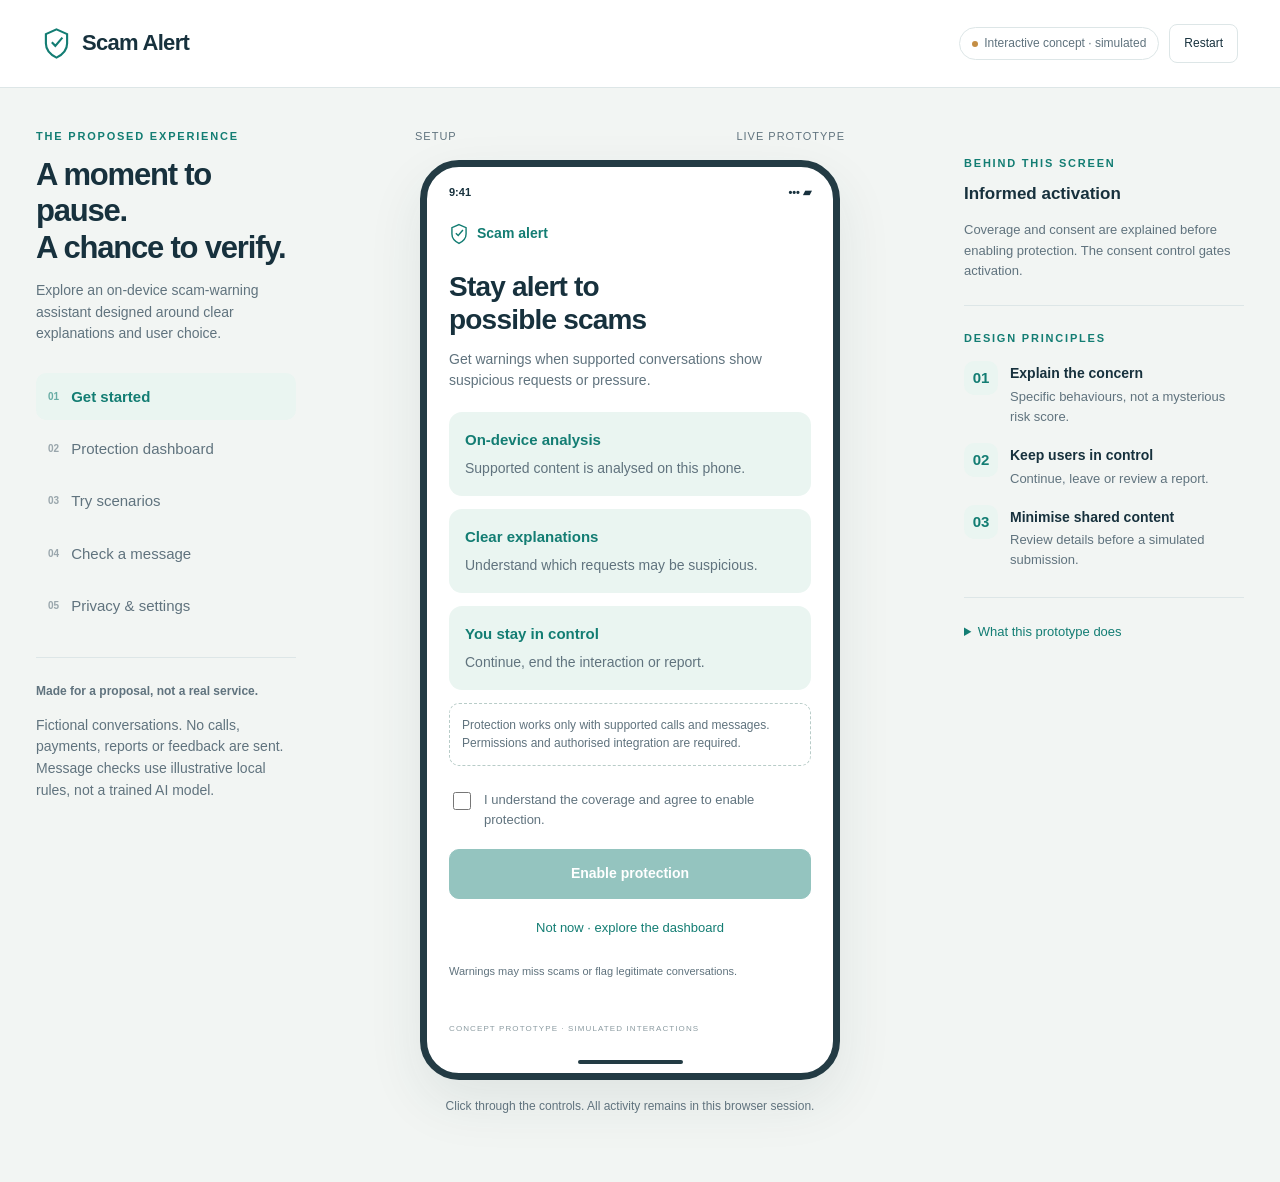
==== index.html @ de9a60d0 "Add files via upload" ====
<!doctype html><html lang="en"><head><meta charset="utf-8"><meta name="viewport" content="width=device-width,initial-scale=1"><title>Scam Alert · Interactive prototype</title><meta name="description" content="Explore a proposed on-device scam-warning assistant through interactive, fictional scenarios."><link rel="stylesheet" href="./styles.css"></head><body><header><div class="logo"><svg viewBox="0 0 24 28" fill="none" aria-hidden="true"><path d="M12 2L21 6v8c0 6-5 10-9 12C8 24 3 20 3 14V6l9-4Z" stroke="currentColor" stroke-width="1.8"/><path d="m8 13 3 3 6-7" stroke="currentColor" stroke-width="1.8"/></svg>Scam Alert</div><div class="headeractions"><span class="tag">Interactive concept · simulated</span><button class="smallbtn" data-action="reset">Restart</button></div></header><main class="layout"><aside class="sidebar"><div class="kicker">The proposed experience</div><h1>A moment to pause.<br>A chance to verify.</h1><p>Explore an on-device scam-warning assistant designed around clear explanations and user choice.</p><nav class="navigation" aria-label="Prototype sections"><button class="nav" data-action="nav" data-page="setup"><b>01</b>Get started</button><button class="nav" data-action="nav" data-page="dashboard"><b>02</b>Protection dashboard</button><button class="nav" data-action="nav" data-page="scenarios"><b>03</b>Try scenarios</button><button class="nav" data-action="nav" data-page="message"><b>04</b>Check a message</button><button class="nav" data-action="nav" data-page="settings"><b>05</b>Privacy & settings</button></nav><div class="sidefoot"><strong>Made for a proposal, not a real service.</strong><p>Fictional conversations. No calls, payments, reports or feedback are sent. Message checks use illustrative local rules, not a trained AI model.</p></div></aside><section class="stage"><div class="stage-label"><span id="screenName">01 / Welcome</span><span>Live prototype</span></div><div class="phone"><div class="statusbar"><span>9:41</span><span aria-hidden="true">••• ▰</span></div><div class="screen" id="screen" aria-live="polite"></div><div class="homebar"></div></div><p class="hint">Click through the controls. All activity remains in this browser session.</p></section><aside class="aside"><div class="kicker">Behind this screen</div><h2 id="explainTitle"></h2><p id="explainBody"></p><hr><div class="kicker">Design principles</div><div class="feature"><span class="symbol">01</span><div><strong>Explain the concern</strong><p>Specific behaviours, not a mysterious risk score.</p></div></div><div class="feature"><span class="symbol">02</span><div><strong>Keep users in control</strong><p>Continue, leave or review a report.</p></div></div><div class="feature"><span class="symbol">03</span><div><strong>Minimise shared content</strong><p>Review details before a simulated submission.</p></div></div><hr><details><summary>What this prototype does</summary><p>Demonstrates interface behaviour and scenario flows. It does not validate detection accuracy, multilingual support or banking integration. No external model or reporting endpoint is called.</p></details></aside></main><div id="toast" role="status"></div>
<script src="./app.js"></script></body></html>
---- styles.css ----
:root{--ink:#17313d;--muted:#60737e;--teal:#137d73;--light:#eaf5f1;--orange:#a44d14;--peach:#fff2e5;--line:#dde6e7;--red:#d84740}*{box-sizing:border-box}body{margin:0;font:15px/1.55 Arial,sans-serif;background:#f2f5f3;color:var(--ink)}button,input,textarea,select{font:inherit}button{cursor:pointer}button:disabled{cursor:not-allowed;opacity:.45}button:focus-visible,a:focus-visible,input:focus-visible,textarea:focus-visible,select:focus-visible{outline:3px solid #efab60;outline-offset:3px}header{height:88px;border-bottom:1px solid var(--line);background:#fff;display:flex;align-items:center;justify-content:space-between;padding:0 42px;gap:20px}.logo{display:flex;align-items:center;gap:11px;font-weight:750;font-size:22px;letter-spacing:-.7px}.logo svg{width:29px;height:33px;color:var(--teal)}.kicker{font-size:11px;letter-spacing:1.8px;text-transform:uppercase;font-weight:bold;color:var(--teal)}.tag{font-size:12px;padding:6px 12px;border:1px solid var(--line);border-radius:30px;color:var(--muted);display:inline-flex;align-items:center;gap:6px}.tag:before{content:'';width:6px;height:6px;border-radius:50%;background:#c48e45}.headeractions{display:flex;gap:10px;align-items:center}.smallbtn{padding:9px 14px;border:1px solid var(--line);background:#fff;border-radius:8px;font-size:12px;color:var(--ink)}.layout{max-width:1400px;margin:auto;display:grid;grid-template-columns:260px minmax(420px,1fr) 280px;gap:40px;padding:40px 36px 50px}.sidebar h1{font-size:31px;line-height:1.17;letter-spacing:-1.2px;margin:12px 0 14px}.sidebar p{color:var(--muted);font-size:14px}.navigation{margin:28px 0;display:flex;flex-direction:column;gap:5px}.nav{display:flex;text-align:left;gap:12px;align-items:center;border:0;background:transparent;padding:12px;border-radius:10px;color:var(--muted)}.nav b{font-size:10px;opacity:.6}.nav.active{background:var(--light);color:var(--teal);font-weight:bold}.sidefoot{font-size:12px;color:var(--muted);padding-top:24px;border-top:1px solid var(--line)}.stage{display:flex;flex-direction:column;align-items:center;min-width:0}.stage-label{display:flex;justify-content:space-between;width:100%;max-width:430px;margin-bottom:15px;font-size:11px;color:var(--muted);letter-spacing:1px;text-transform:uppercase}.phone{width:420px;max-width:100%;min-height:790px;border:7px solid #233b44;border-radius:39px;background:white;box-shadow:0 22px 55px #223d4217;overflow:hidden}.statusbar{display:flex;justify-content:space-between;padding:17px 22px 4px;font-size:11px;font-weight:bold}.screen{padding:18px 22px 24px;min-height:728px;display:flex;flex-direction:column;animation:enter .2s ease-out}.phonebrand{display:flex;align-items:center;gap:8px;font-size:14px;color:var(--teal);font-weight:bold;margin-bottom:26px}.phonebrand svg{width:20px;height:22px}.back{border:0;background:none;color:var(--teal);font-size:13px;padding:0;margin-left:auto}.screen h2{font-size:28px;line-height:1.17;letter-spacing:-.8px;margin:0 0 12px}.screen h3{font-size:15px;margin:0 0 7px}.sub{font-size:14px;color:var(--muted);margin:0 0 20px}.card{padding:16px;border-radius:13px;margin-bottom:13px;background:var(--light);font-size:14px}.card p{margin:0;color:var(--muted)}.card h3{color:var(--teal)}.card.plain{background:#fff;border:1px solid var(--line)}.card.warning{background:var(--peach)}.card.warning h3{color:var(--orange)}.card.danger{background:#fbeae7}.card.danger h3{color:#a63630}.btn{display:block;width:100%;border:1px solid var(--teal);background:var(--teal);color:white;font-weight:600;border-radius:10px;padding:13px 12px;margin:10px 0;min-height:46px;font-size:14px}.btn.outline{background:#fff;color:var(--teal)}.btn.danger{background:var(--red);border-color:var(--red)}.textbtn{border:0;background:none;color:var(--teal);padding:9px;font-size:13px;display:block;margin:auto}.footnote{font-size:11px;color:var(--muted);margin-top:16px}.spacer{flex:1;min-height:14px}.concept{text-transform:uppercase;letter-spacing:1.1px;font-size:8px;color:#8b9ba1;margin-top:18px}.consent{display:flex;gap:10px;align-items:flex-start;font-size:13px;color:var(--muted);padding:9px 0}.consent input{width:18px;height:18px;accent-color:var(--teal);flex-shrink:0;margin-top:2px}.steps{display:flex;gap:5px;margin:0 0 18px}.steps span{height:4px;background:#e5ecec;flex:1;border-radius:5px}.steps span.on{background:var(--teal)}.chat{border-radius:14px 14px 14px 3px;background:#f1f5f6;padding:14px;margin:11px 28px 12px 0;font-size:14px}.chat.user{background:var(--light);margin:11px 0 12px 28px;border-radius:14px 14px 3px 14px}.speaker{font-size:10px;letter-spacing:.8px;text-transform:uppercase;color:var(--muted);margin-bottom:5px}.chip{font-size:11px;padding:4px 8px;border-radius:30px;background:#fff5e9;color:var(--orange);display:inline-block;margin:0 5px 8px 0}.aside{padding-top:27px}.aside h2{font-size:17px;margin:9px 0}.aside p,.aside li{font-size:13px;color:var(--muted)}.aside ul{padding-left:18px}.aside hr{border:0;border-top:1px solid var(--line);margin:24px 0}.feature{display:flex;align-items:flex-start;gap:12px;margin:14px 0}.feature .symbol{width:34px;height:34px;display:grid;place-items:center;flex-shrink:0;background:var(--light);border-radius:10px;color:var(--teal);font-weight:bold}.feature strong{font-size:14px}.feature p{font-size:13px;color:var(--muted);margin:2px 0}.screen textarea,.screen input[type=text],.screen select{width:100%;border:1px solid #cbd9dd;border-radius:10px;padding:12px;background:#fcfdfd;color:var(--ink);font-size:14px}.screen textarea{min-height:150px;resize:vertical}.fieldlabel{font-size:13px;font-weight:bold;margin:8px 0;display:block}.toggle{display:flex;align-items:center;justify-content:space-between;gap:14px;padding:14px 0;border-bottom:1px solid var(--line);font-size:14px}.toggle input{width:20px;height:20px;accent-color:var(--teal)}.report-field{display:flex;gap:10px;align-items:flex-start;border:1px solid var(--line);padding:12px;border-radius:10px;margin:10px 0;font-size:14px}.report-field input{accent-color:var(--teal);width:18px;height:18px;margin-top:3px}.report-field small{display:block;font-size:12px;color:var(--muted);margin-top:4px}.error{color:#b33632;font-size:13px}.notice{font-size:12px;color:var(--muted);padding:12px;border:1px dashed #b8ccc8;border-radius:10px;margin-bottom:15px}.scenario{display:block;text-align:left;width:100%;padding:14px;margin-bottom:10px;background:#fff;border:1px solid var(--line);border-radius:12px}.scenario strong{font-size:14px;display:block;color:var(--ink)}.scenario small{font-size:12px;color:var(--muted)}.scenario:hover{border-color:var(--teal);background:#f6fbf9}.success-icon{background:var(--light);color:var(--teal);font-size:28px;width:62px;height:62px;border-radius:50%;display:grid;place-items:center;margin:0 0 20px}.toast{position:fixed;bottom:22px;left:50%;transform:translateX(-50%);background:var(--ink);color:white;padding:12px 20px;border-radius:10px;font-size:13px;z-index:10;box-shadow:0 5px 15px #0002}.homebar{height:4px;background:#233b44;width:105px;border-radius:5px;margin:0 auto 9px}.hint{margin:17px 0;color:var(--muted);font-size:12px;text-align:center;max-width:420px}summary{cursor:pointer;font-size:13px;color:var(--teal)}details p{font-size:12px;color:var(--muted)}@keyframes enter{from{opacity:0;transform:translateY(5px)}to{opacity:1;transform:translateY(0)}}@media(max-width:1100px){.layout{grid-template-columns:220px 1fr;gap:30px}.aside{display:none}}@media(max-width:700px){header{padding:0 16px;height:70px}.tag{display:none}.headeractions .smallbtn:first-child{display:none}.layout{display:block;padding:20px 12px}.sidebar h1,.sidebar>p,.sidebar>.kicker,.sidefoot{display:none}.navigation{margin:0 0 20px;flex-direction:row;overflow:auto;gap:5px}.nav{white-space:nowrap;padding:9px;font-size:12px}.nav b{display:none}.phone{width:420px;min-height:760px}.screen{min-height:700px}.stage-label{padding:0 8px}.logo{font-size:19px}}
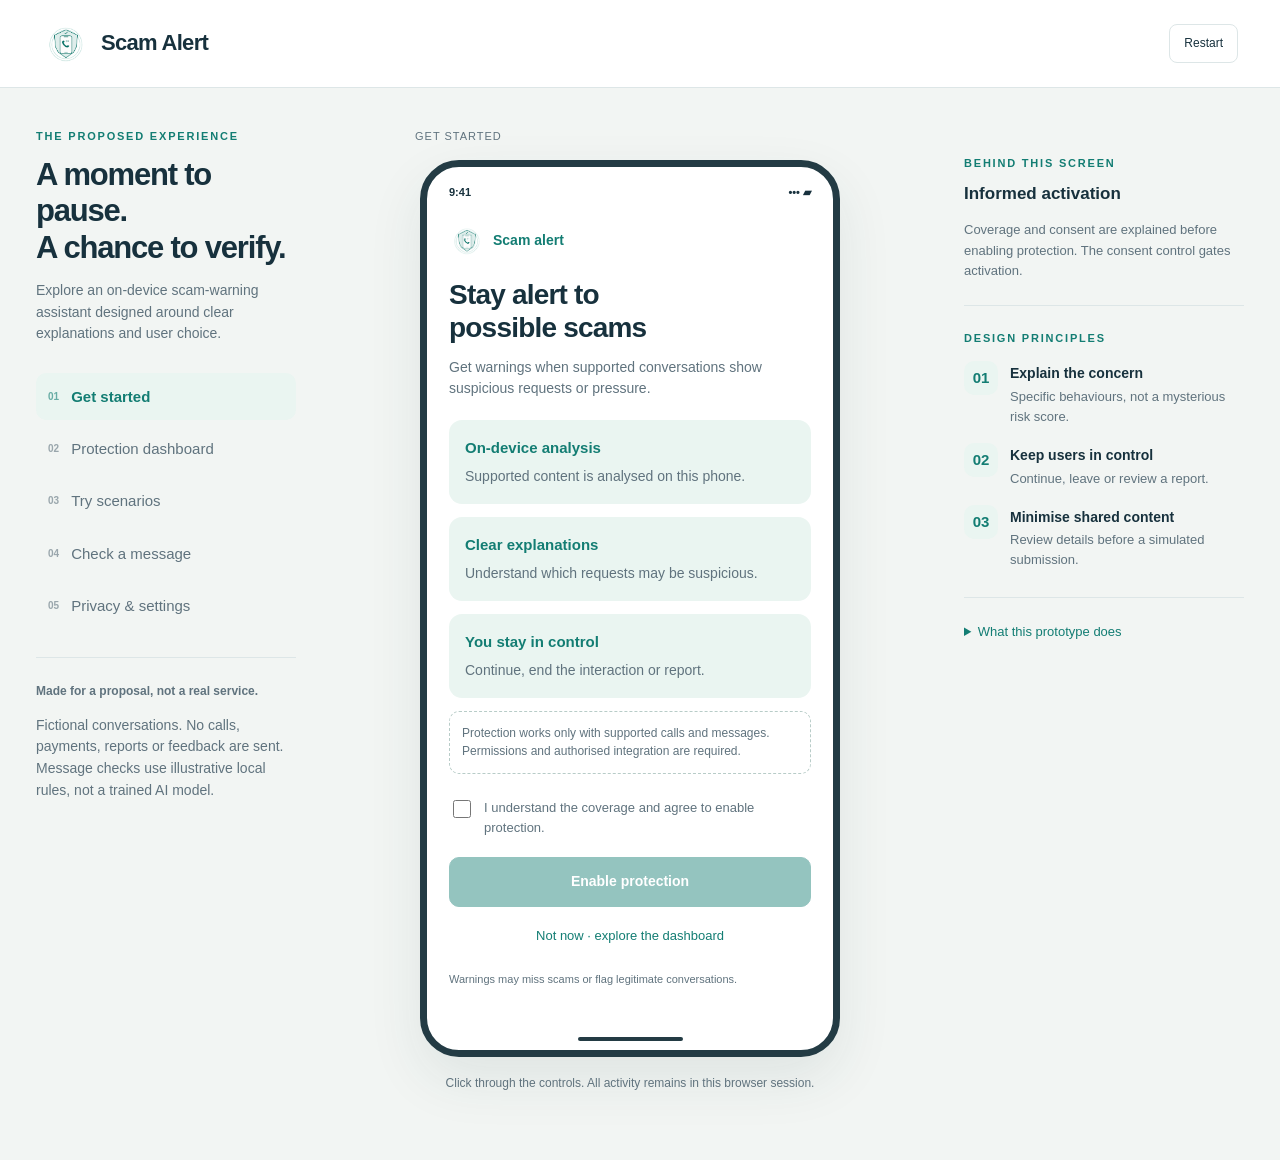
==== commit 484cc77b: "Add files via upload updated prototype version" ====
--- a/index.html
+++ b/index.html
@@ -1,2 +1,2 @@
-<!doctype html><html lang="en"><head><meta charset="utf-8"><meta name="viewport" content="width=device-width,initial-scale=1"><title>Scam Alert · Interactive prototype</title><meta name="description" content="Explore a proposed on-device scam-warning assistant through interactive, fictional scenarios."><link rel="stylesheet" href="./styles.css"></head><body><header><div class="logo"><svg viewBox="0 0 24 28" fill="none" aria-hidden="true"><path d="M12 2L21 6v8c0 6-5 10-9 12C8 24 3 20 3 14V6l9-4Z" stroke="currentColor" stroke-width="1.8"/><path d="m8 13 3 3 6-7" stroke="currentColor" stroke-width="1.8"/></svg>Scam Alert</div><div class="headeractions"><span class="tag">Interactive concept · simulated</span><button class="smallbtn" data-action="reset">Restart</button></div></header><main class="layout"><aside class="sidebar"><div class="kicker">The proposed experience</div><h1>A moment to pause.<br>A chance to verify.</h1><p>Explore an on-device scam-warning assistant designed around clear explanations and user choice.</p><nav class="navigation" aria-label="Prototype sections"><button class="nav" data-action="nav" data-page="setup"><b>01</b>Get started</button><button class="nav" data-action="nav" data-page="dashboard"><b>02</b>Protection dashboard</button><button class="nav" data-action="nav" data-page="scenarios"><b>03</b>Try scenarios</button><button class="nav" data-action="nav" data-page="message"><b>04</b>Check a message</button><button class="nav" data-action="nav" data-page="settings"><b>05</b>Privacy & settings</button></nav><div class="sidefoot"><strong>Made for a proposal, not a real service.</strong><p>Fictional conversations. No calls, payments, reports or feedback are sent. Message checks use illustrative local rules, not a trained AI model.</p></div></aside><section class="stage"><div class="stage-label"><span id="screenName">01 / Welcome</span><span>Live prototype</span></div><div class="phone"><div class="statusbar"><span>9:41</span><span aria-hidden="true">••• ▰</span></div><div class="screen" id="screen" aria-live="polite"></div><div class="homebar"></div></div><p class="hint">Click through the controls. All activity remains in this browser session.</p></section><aside class="aside"><div class="kicker">Behind this screen</div><h2 id="explainTitle"></h2><p id="explainBody"></p><hr><div class="kicker">Design principles</div><div class="feature"><span class="symbol">01</span><div><strong>Explain the concern</strong><p>Specific behaviours, not a mysterious risk score.</p></div></div><div class="feature"><span class="symbol">02</span><div><strong>Keep users in control</strong><p>Continue, leave or review a report.</p></div></div><div class="feature"><span class="symbol">03</span><div><strong>Minimise shared content</strong><p>Review details before a simulated submission.</p></div></div><hr><details><summary>What this prototype does</summary><p>Demonstrates interface behaviour and scenario flows. It does not validate detection accuracy, multilingual support or banking integration. No external model or reporting endpoint is called.</p></details></aside></main><div id="toast" role="status"></div>
+<!doctype html><html lang="en"><head><meta charset="utf-8"><meta name="viewport" content="width=device-width,initial-scale=1"><title>Scam Alert · Interactive prototype</title><meta name="description" content="Explore a proposed on-device scam-warning assistant through interactive, fictional scenarios."><link rel="stylesheet" href="./styles.css"><link rel="icon" type="image/png" href="./scam-alert-icon.png"></head><body><header><div class="logo"><img class="brand-icon" src="./scam-alert-icon.png" alt="">Scam Alert</div><div class="headeractions"><button class="smallbtn" data-action="reset">Restart</button></div></header><main class="layout"><aside class="sidebar"><div class="kicker">The proposed experience</div><h1>A moment to pause.<br>A chance to verify.</h1><p>Explore an on-device scam-warning assistant designed around clear explanations and user choice.</p><nav class="navigation" aria-label="Prototype sections"><button class="nav" data-action="nav" data-page="setup"><b>01</b>Get started</button><button class="nav" data-action="nav" data-page="dashboard"><b>02</b>Protection dashboard</button><button class="nav" data-action="nav" data-page="scenarios"><b>03</b>Try scenarios</button><button class="nav" data-action="nav" data-page="message"><b>04</b>Check a message</button><button class="nav" data-action="nav" data-page="settings"><b>05</b>Privacy & settings</button></nav><div class="sidefoot"><strong>Made for a proposal, not a real service.</strong><p>Fictional conversations. No calls, payments, reports or feedback are sent. Message checks use illustrative local rules, not a trained AI model.</p></div></aside><section class="stage"><div class="stage-label"><span id="screenName">01 / Welcome</span></div><div class="phone"><div class="statusbar"><span>9:41</span><span aria-hidden="true">••• ▰</span></div><div class="screen" id="screen" aria-live="polite"></div><div class="homebar"></div></div><p class="hint">Click through the controls. All activity remains in this browser session.</p></section><aside class="aside"><div class="kicker">Behind this screen</div><h2 id="explainTitle"></h2><p id="explainBody"></p><hr><div class="kicker">Design principles</div><div class="feature"><span class="symbol">01</span><div><strong>Explain the concern</strong><p>Specific behaviours, not a mysterious risk score.</p></div></div><div class="feature"><span class="symbol">02</span><div><strong>Keep users in control</strong><p>Continue, leave or review a report.</p></div></div><div class="feature"><span class="symbol">03</span><div><strong>Minimise shared content</strong><p>Review details before a simulated submission.</p></div></div><hr><details><summary>What this prototype does</summary><p>Demonstrates interface behaviour and scenario flows. It does not validate detection accuracy, multilingual support or banking integration. No external model or reporting endpoint is called.</p></details></aside></main><div id="toast" role="status"></div>
 <script src="./app.js"></script></body></html>
--- a/styles.css
+++ b/styles.css
@@ -1,2 +1,7 @@
 
 :root{--ink:#17313d;--muted:#60737e;--teal:#137d73;--light:#eaf5f1;--orange:#a44d14;--peach:#fff2e5;--line:#dde6e7;--red:#d84740}*{box-sizing:border-box}body{margin:0;font:15px/1.55 Arial,sans-serif;background:#f2f5f3;color:var(--ink)}button,input,textarea,select{font:inherit}button{cursor:pointer}button:disabled{cursor:not-allowed;opacity:.45}button:focus-visible,a:focus-visible,input:focus-visible,textarea:focus-visible,select:focus-visible{outline:3px solid #efab60;outline-offset:3px}header{height:88px;border-bottom:1px solid var(--line);background:#fff;display:flex;align-items:center;justify-content:space-between;padding:0 42px;gap:20px}.logo{display:flex;align-items:center;gap:11px;font-weight:750;font-size:22px;letter-spacing:-.7px}.logo svg{width:29px;height:33px;color:var(--teal)}.kicker{font-size:11px;letter-spacing:1.8px;text-transform:uppercase;font-weight:bold;color:var(--teal)}.tag{font-size:12px;padding:6px 12px;border:1px solid var(--line);border-radius:30px;color:var(--muted);display:inline-flex;align-items:center;gap:6px}.tag:before{content:'';width:6px;height:6px;border-radius:50%;background:#c48e45}.headeractions{display:flex;gap:10px;align-items:center}.smallbtn{padding:9px 14px;border:1px solid var(--line);background:#fff;border-radius:8px;font-size:12px;color:var(--ink)}.layout{max-width:1400px;margin:auto;display:grid;grid-template-columns:260px minmax(420px,1fr) 280px;gap:40px;padding:40px 36px 50px}.sidebar h1{font-size:31px;line-height:1.17;letter-spacing:-1.2px;margin:12px 0 14px}.sidebar p{color:var(--muted);font-size:14px}.navigation{margin:28px 0;display:flex;flex-direction:column;gap:5px}.nav{display:flex;text-align:left;gap:12px;align-items:center;border:0;background:transparent;padding:12px;border-radius:10px;color:var(--muted)}.nav b{font-size:10px;opacity:.6}.nav.active{background:var(--light);color:var(--teal);font-weight:bold}.sidefoot{font-size:12px;color:var(--muted);padding-top:24px;border-top:1px solid var(--line)}.stage{display:flex;flex-direction:column;align-items:center;min-width:0}.stage-label{display:flex;justify-content:space-between;width:100%;max-width:430px;margin-bottom:15px;font-size:11px;color:var(--muted);letter-spacing:1px;text-transform:uppercase}.phone{width:420px;max-width:100%;min-height:790px;border:7px solid #233b44;border-radius:39px;background:white;box-shadow:0 22px 55px #223d4217;overflow:hidden}.statusbar{display:flex;justify-content:space-between;padding:17px 22px 4px;font-size:11px;font-weight:bold}.screen{padding:18px 22px 24px;min-height:728px;display:flex;flex-direction:column;animation:enter .2s ease-out}.phonebrand{display:flex;align-items:center;gap:8px;font-size:14px;color:var(--teal);font-weight:bold;margin-bottom:26px}.phonebrand svg{width:20px;height:22px}.back{border:0;background:none;color:var(--teal);font-size:13px;padding:0;margin-left:auto}.screen h2{font-size:28px;line-height:1.17;letter-spacing:-.8px;margin:0 0 12px}.screen h3{font-size:15px;margin:0 0 7px}.sub{font-size:14px;color:var(--muted);margin:0 0 20px}.card{padding:16px;border-radius:13px;margin-bottom:13px;background:var(--light);font-size:14px}.card p{margin:0;color:var(--muted)}.card h3{color:var(--teal)}.card.plain{background:#fff;border:1px solid var(--line)}.card.warning{background:var(--peach)}.card.warning h3{color:var(--orange)}.card.danger{background:#fbeae7}.card.danger h3{color:#a63630}.btn{display:block;width:100%;border:1px solid var(--teal);background:var(--teal);color:white;font-weight:600;border-radius:10px;padding:13px 12px;margin:10px 0;min-height:46px;font-size:14px}.btn.outline{background:#fff;color:var(--teal)}.btn.danger{background:var(--red);border-color:var(--red)}.textbtn{border:0;background:none;color:var(--teal);padding:9px;font-size:13px;display:block;margin:auto}.footnote{font-size:11px;color:var(--muted);margin-top:16px}.spacer{flex:1;min-height:14px}.concept{text-transform:uppercase;letter-spacing:1.1px;font-size:8px;color:#8b9ba1;margin-top:18px}.consent{display:flex;gap:10px;align-items:flex-start;font-size:13px;color:var(--muted);padding:9px 0}.consent input{width:18px;height:18px;accent-color:var(--teal);flex-shrink:0;margin-top:2px}.steps{display:flex;gap:5px;margin:0 0 18px}.steps span{height:4px;background:#e5ecec;flex:1;border-radius:5px}.steps span.on{background:var(--teal)}.chat{border-radius:14px 14px 14px 3px;background:#f1f5f6;padding:14px;margin:11px 28px 12px 0;font-size:14px}.chat.user{background:var(--light);margin:11px 0 12px 28px;border-radius:14px 14px 3px 14px}.speaker{font-size:10px;letter-spacing:.8px;text-transform:uppercase;color:var(--muted);margin-bottom:5px}.chip{font-size:11px;padding:4px 8px;border-radius:30px;background:#fff5e9;color:var(--orange);display:inline-block;margin:0 5px 8px 0}.aside{padding-top:27px}.aside h2{font-size:17px;margin:9px 0}.aside p,.aside li{font-size:13px;color:var(--muted)}.aside ul{padding-left:18px}.aside hr{border:0;border-top:1px solid var(--line);margin:24px 0}.feature{display:flex;align-items:flex-start;gap:12px;margin:14px 0}.feature .symbol{width:34px;height:34px;display:grid;place-items:center;flex-shrink:0;background:var(--light);border-radius:10px;color:var(--teal);font-weight:bold}.feature strong{font-size:14px}.feature p{font-size:13px;color:var(--muted);margin:2px 0}.screen textarea,.screen input[type=text],.screen select{width:100%;border:1px solid #cbd9dd;border-radius:10px;padding:12px;background:#fcfdfd;color:var(--ink);font-size:14px}.screen textarea{min-height:150px;resize:vertical}.fieldlabel{font-size:13px;font-weight:bold;margin:8px 0;display:block}.toggle{display:flex;align-items:center;justify-content:space-between;gap:14px;padding:14px 0;border-bottom:1px solid var(--line);font-size:14px}.toggle input{width:20px;height:20px;accent-color:var(--teal)}.report-field{display:flex;gap:10px;align-items:flex-start;border:1px solid var(--line);padding:12px;border-radius:10px;margin:10px 0;font-size:14px}.report-field input{accent-color:var(--teal);width:18px;height:18px;margin-top:3px}.report-field small{display:block;font-size:12px;color:var(--muted);margin-top:4px}.error{color:#b33632;font-size:13px}.notice{font-size:12px;color:var(--muted);padding:12px;border:1px dashed #b8ccc8;border-radius:10px;margin-bottom:15px}.scenario{display:block;text-align:left;width:100%;padding:14px;margin-bottom:10px;background:#fff;border:1px solid var(--line);border-radius:12px}.scenario strong{font-size:14px;display:block;color:var(--ink)}.scenario small{font-size:12px;color:var(--muted)}.scenario:hover{border-color:var(--teal);background:#f6fbf9}.success-icon{background:var(--light);color:var(--teal);font-size:28px;width:62px;height:62px;border-radius:50%;display:grid;place-items:center;margin:0 0 20px}.toast{position:fixed;bottom:22px;left:50%;transform:translateX(-50%);background:var(--ink);color:white;padding:12px 20px;border-radius:10px;font-size:13px;z-index:10;box-shadow:0 5px 15px #0002}.homebar{height:4px;background:#233b44;width:105px;border-radius:5px;margin:0 auto 9px}.hint{margin:17px 0;color:var(--muted);font-size:12px;text-align:center;max-width:420px}summary{cursor:pointer;font-size:13px;color:var(--teal)}details p{font-size:12px;color:var(--muted)}@keyframes enter{from{opacity:0;transform:translateY(5px)}to{opacity:1;transform:translateY(0)}}@media(max-width:1100px){.layout{grid-template-columns:220px 1fr;gap:30px}.aside{display:none}}@media(max-width:700px){header{padding:0 16px;height:70px}.tag{display:none}.headeractions .smallbtn:first-child{display:none}.layout{display:block;padding:20px 12px}.sidebar h1,.sidebar>p,.sidebar>.kicker,.sidefoot{display:none}.navigation{margin:0 0 20px;flex-direction:row;overflow:auto;gap:5px}.nav{white-space:nowrap;padding:9px;font-size:12px}.nav b{display:none}.phone{width:420px;min-height:760px}.screen{min-height:700px}.stage-label{padding:0 8px}.logo{font-size:19px}}
+
+/* Presentation-ready refinements */
+.brand-icon{width:48px;height:48px;object-fit:contain;flex-shrink:0}.phonebrand .brand-icon{width:36px;height:36px}.phonebrand{margin-bottom:20px}.analysis-panel{border:1px solid var(--line);border-radius:12px;padding:14px;background:#f7faf9;margin:12px 0}.analysis-panel p{font-size:12px;color:var(--muted);margin:8px 0}.btn:hover{filter:brightness(.96)}.card.danger{border-left:4px solid var(--red)}.phone{transition:box-shadow .2s}.screen{overflow-wrap:anywhere}.screen select{min-height:46px}.navigation{scrollbar-width:thin}@media(prefers-reduced-motion:reduce){*{animation:none!important;scroll-behavior:auto!important;transition:none!important}}@media(max-width:400px){.screen{padding:16px}.screen h2{font-size:25px}.logo .brand-icon{width:38px;height:38px}.phone{border-width:5px}.headeractions{gap:4px}header{padding:0 10px}}
+
+.language-control select{max-width:155px;border:1px solid var(--line);border-radius:8px;padding:9px;background:white;color:var(--ink);font:inherit;font-size:13px}.sr-only{position:absolute;width:1px;height:1px;padding:0;margin:-1px;overflow:hidden;clip:rect(0,0,0,0);white-space:nowrap;border:0}html[lang=ta] body{line-height:1.75}html[lang=ta] .screen h2{font-size:24px;line-height:1.5}html[lang=ta] .nav{font-size:12px}html[lang=ta] .btn{line-height:1.6}html[lang=ta] .sidebar h1{font-size:26px;line-height:1.5}@media(max-width:700px){.language-control select{max-width:115px;font-size:12px}.headeractions{gap:6px}.logo{gap:4px;font-size:15px}.logo .brand-icon{width:32px;height:32px}}
